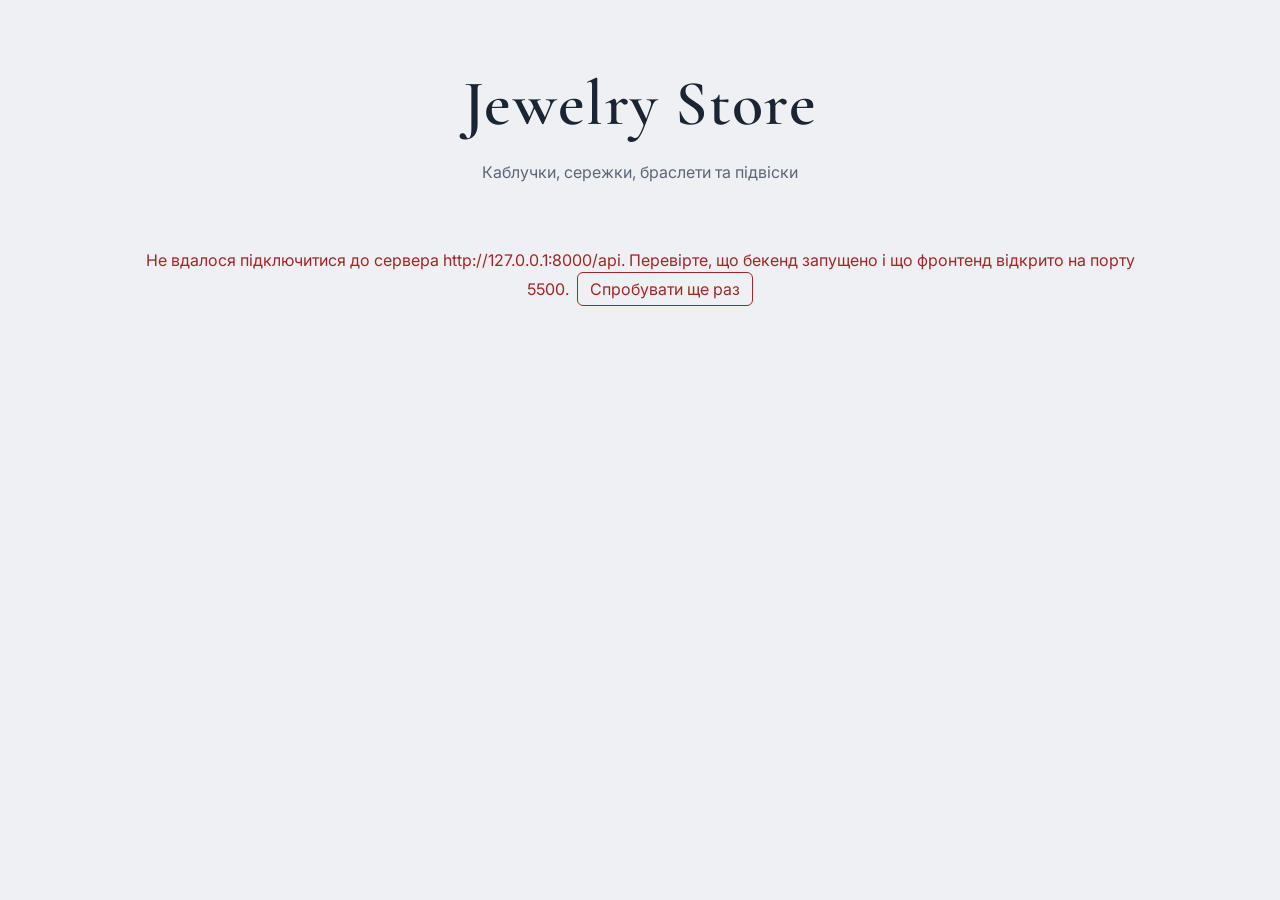
==== index.html @ c71cdd2a "Add frontend" ====
<!DOCTYPE html>
<html lang="uk">
<head>
  <meta charset="UTF-8">
  <meta name="viewport" content="width=device-width, initial-scale=1">
  <title>Jewelry Store — каталог прикрас</title>
  <link rel="preconnect" href="https://fonts.googleapis.com">
  <link rel="preconnect" href="https://fonts.gstatic.com" crossorigin>
  <link href="https://fonts.googleapis.com/css2?family=Cormorant+Garamond:wght@500;600&family=Inter:wght@400;500&display=swap" rel="stylesheet">
  <link rel="stylesheet" href="style.css">
</head>
<body>
  <header class="header">
    <h1 class="brand">Jewelry Store</h1>
    <p class="tagline">Каблучки, сережки, браслети та підвіски</p>
  </header>

  <main class="page">
    <nav id="filters" class="filters" aria-label="Категорії"></nav>
    <p id="status" class="status" role="status"></p>
    <section id="products" class="grid" aria-live="polite"></section>
  </main>

  <script src="app.js"></script>
</body>
</html>
---- style.css ----
:root {
  --bg: #eef0f4;
  --surface: #ffffff;
  --ink: #1b2433;
  --muted: #5d6677;
  --line: #d5d9e2;
  --accent: #5b3f8c;
  --gold: #b8913a;
  --silver: #8d97a6;
}

* { box-sizing: border-box; }

body {
  margin: 0;
  background: var(--bg);
  color: var(--ink);
  font-family: "Inter", system-ui, sans-serif;
  line-height: 1.5;
}

.header {
  padding: 56px 24px 32px;
  text-align: center;
}

.brand {
  margin: 0;
  font-family: "Cormorant Garamond", Georgia, serif;
  font-size: clamp(2.4rem, 6vw, 4rem);
  font-weight: 600;
  letter-spacing: 0.02em;
}

.tagline {
  margin: 8px 0 0;
  color: var(--muted);
}

.page {
  max-width: 1080px;
  margin: 0 auto;
  padding: 0 24px 64px;
}

.filters {
  display: flex;
  flex-wrap: wrap;
  gap: 8px;
  justify-content: center;
  margin-bottom: 32px;
}

.chip {
  padding: 8px 18px;
  border: 1px solid var(--line);
  border-radius: 999px;
  background: var(--surface);
  color: var(--ink);
  font: inherit;
  cursor: pointer;
}

.chip:hover { border-color: var(--accent); }

.chip[aria-pressed="true"] {
  background: var(--accent);
  border-color: var(--accent);
  color: #fff;
}

.chip:focus-visible,
.retry:focus-visible {
  outline: 3px solid var(--accent);
  outline-offset: 2px;
}

.status {
  margin: 0 0 24px;
  text-align: center;
  color: var(--muted);
}

.status.error { color: #a32626; }

.retry {
  margin-left: 8px;
  padding: 4px 12px;
  border: 1px solid currentColor;
  border-radius: 6px;
  background: none;
  color: inherit;
  font: inherit;
  cursor: pointer;
}

.grid {
  display: grid;
  grid-template-columns: repeat(auto-fill, minmax(240px, 1fr));
  gap: 20px;
}

.card {
  display: flex;
  flex-direction: column;
  padding: 24px;
  background: var(--surface);
  border: 1px solid var(--line);
  border-radius: 6px;
}

.card-category {
  margin: 0 0 6px;
  color: var(--muted);
  font-size: 0.85rem;
}

.card-name {
  margin: 0 0 8px;
  font-family: "Cormorant Garamond", Georgia, serif;
  font-size: 1.5rem;
  font-weight: 600;
  line-height: 1.2;
}

.card-description {
  flex: 1;
  margin: 0 0 20px;
  color: var(--muted);
  font-size: 0.95rem;
}

.card-bottom {
  display: flex;
  align-items: baseline;
  justify-content: space-between;
  gap: 12px;
}

.price {
  font-size: 1.15rem;
  font-weight: 500;
}

.meta {
  display: flex;
  align-items: center;
  gap: 6px;
  color: var(--muted);
  font-size: 0.85rem;
}

.dot {
  width: 10px;
  height: 10px;
  border-radius: 50%;
  background: var(--line);
}

.dot[data-metal="gold"] { background: var(--gold); }
.dot[data-metal="silver"] { background: var(--silver); }

.stock-out { color: #a32626; }

@media (prefers-reduced-motion: no-preference) {
  .chip { transition: background 0.15s, border-color 0.15s; }
}
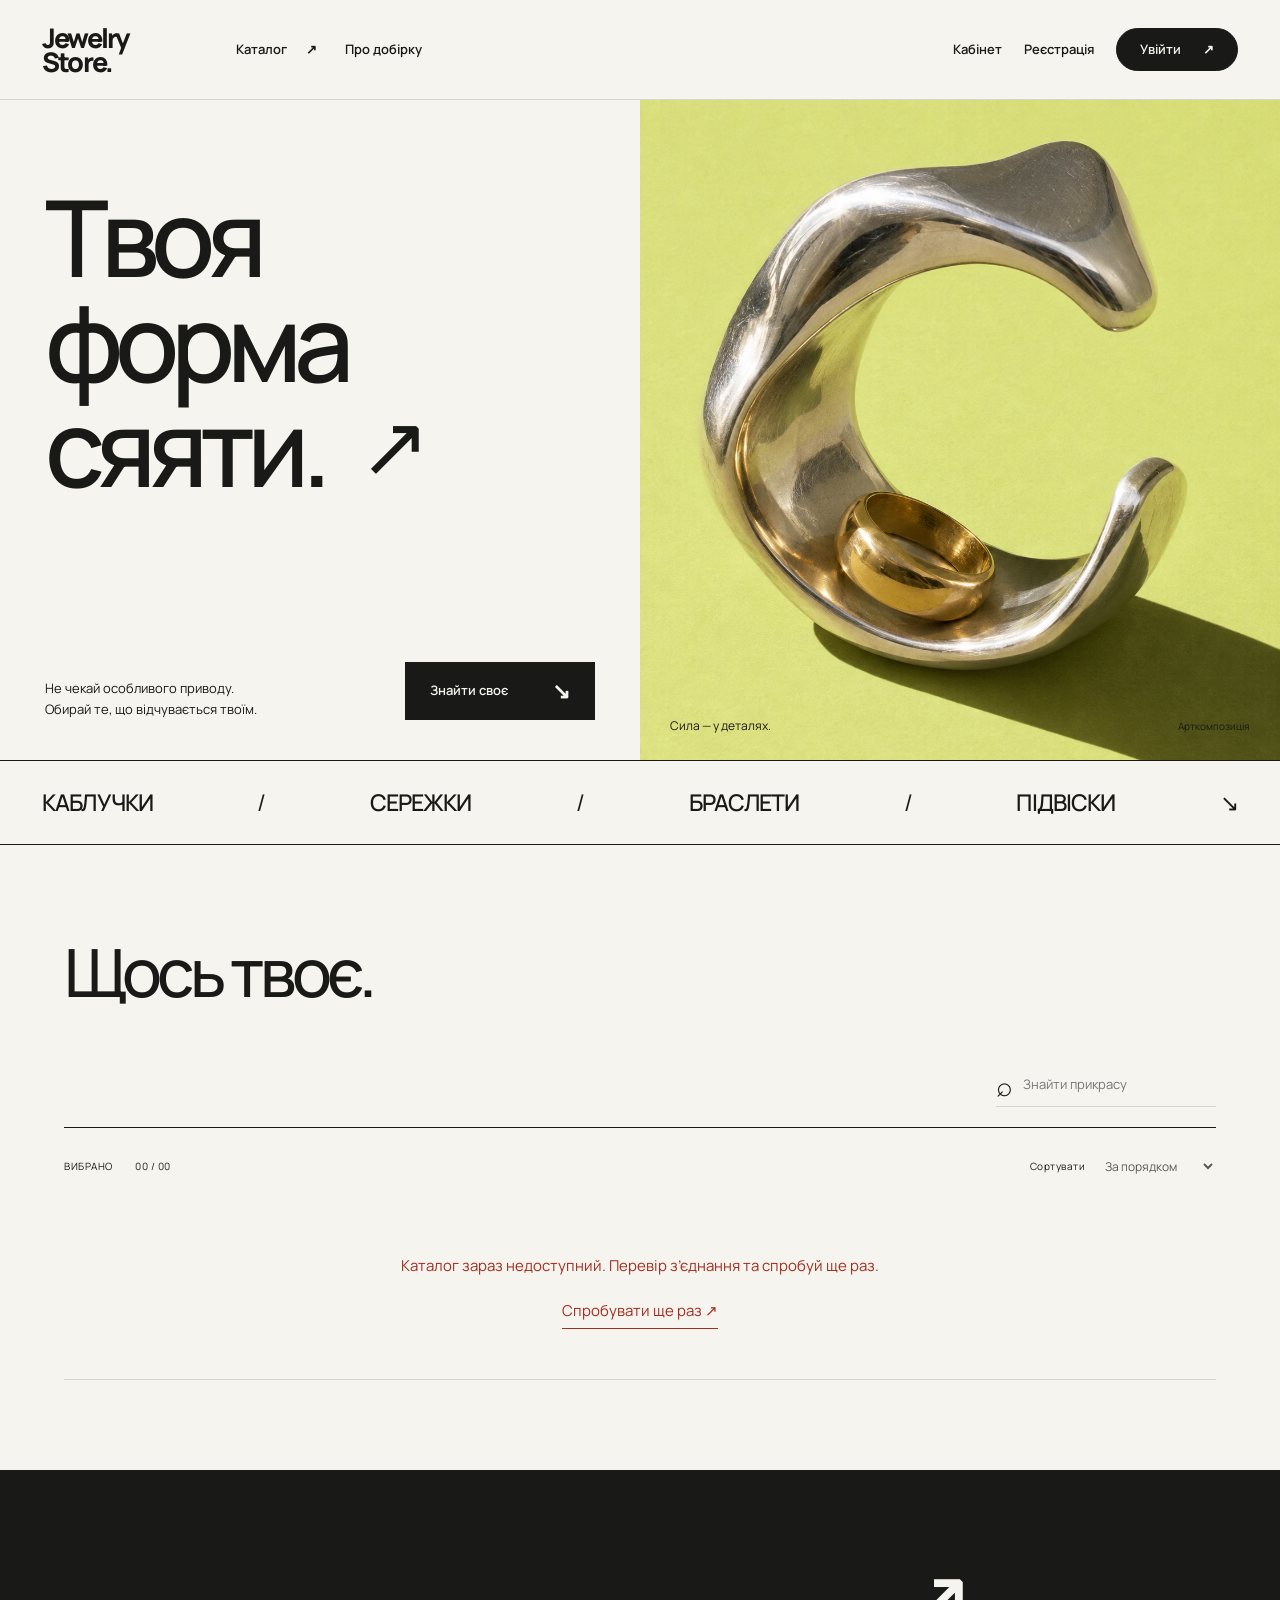
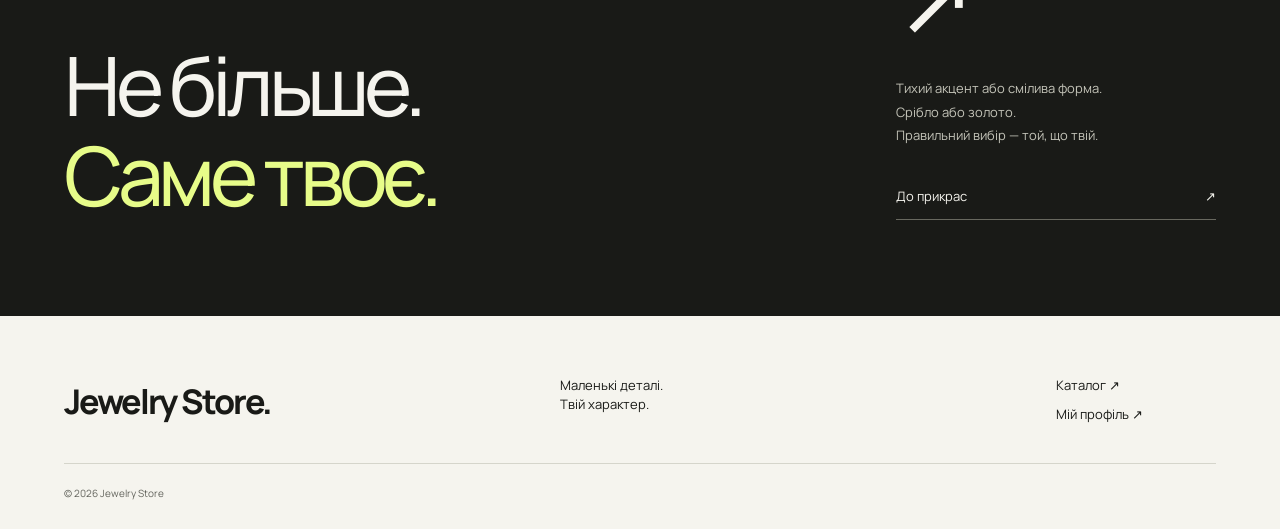
==== commit d3295651: "Add authentication pages and update storefront design" ====
--- a/index.html
+++ b/index.html
@@ -3,24 +3,74 @@
 <head>
   <meta charset="UTF-8">
   <meta name="viewport" content="width=device-width, initial-scale=1">
-  <title>Jewelry Store — каталог прикрас</title>
-  <link rel="preconnect" href="https://fonts.googleapis.com">
-  <link rel="preconnect" href="https://fonts.gstatic.com" crossorigin>
-  <link href="https://fonts.googleapis.com/css2?family=Cormorant+Garamond:wght@500;600&family=Inter:wght@400;500&display=swap" rel="stylesheet">
+  <meta name="theme-color" content="#f5f4ee">
+  <meta name="description" content="Jewelry Store. Каталог прикрас: каблучки, сережки, браслети та підвіски.">
+  <title>Твоя форма сяяти — Jewelry Store</title>
+  <link rel="icon" href="assets/favicon.svg" type="image/svg+xml">
+  <link rel="preload" href="assets/manrope.ttf" as="font" type="font/ttf" crossorigin>
   <link rel="stylesheet" href="style.css">
 </head>
 <body>
-  <header class="header">
-    <h1 class="brand">Jewelry Store</h1>
-    <p class="tagline">Каблучки, сережки, браслети та підвіски</p>
+  <a class="skip-link" href="#main">До вмісту</a>
+  <header class="site-header">
+    <a class="wordmark" href="index.html" aria-label="Jewelry Store — головна">Jewelry<span>Store.</span></a>
+    <nav class="main-nav" aria-label="Головна навігація">
+      <a href="index.html#catalog">Каталог <span aria-hidden="true">↗</span></a>
+      <a href="index.html#approach" class="about-link">Про добірку</a>
+    </nav>
+    <nav class="account-nav" aria-label="Акаунт">
+      <span id="user-name"></span>
+      <a href="profile.html" class="profile-link">Кабінет</a>
+      <a id="register-link" href="register.html" hidden>Реєстрація</a>
+      <a id="login-link" class="nav-action" href="login.html" hidden>Увійти <span aria-hidden="true">↗</span></a>
+      <button id="logout-button" type="button" class="nav-action" hidden>Вийти <span aria-hidden="true">↗</span></button>
+    </nav>
   </header>
-
-  <main class="page">
-    <nav id="filters" class="filters" aria-label="Категорії"></nav>
-    <p id="status" class="status" role="status"></p>
-    <section id="products" class="grid" aria-live="polite"></section>
+  <p id="nav-status" role="status"></p>
+  <main id="main">
+    <section class="hero" aria-labelledby="hero-title">
+      <div class="hero-copy">
+        
+        <h1 id="hero-title">Твоя<br>форма<br><span class="last-line">сяяти.<span class="hero-arrow" aria-hidden="true">↗</span></span></h1>
+        <div class="hero-bottom"><p>Не чекай особливого приводу.<br>Обирай те, що відчувається твоїм.</p><a class="button button-dark" href="#catalog">Знайти своє <span aria-hidden="true">↘</span></a></div>
+      </div>
+      <figure class="hero-image">
+        <img src="assets/hero-jewelry.png" alt="Арткомпозиція зі скульптурним сріблястим браслетом і золотистою каблучкою" width="1122" height="1402" fetchpriority="high">
+        
+        <figcaption><span>Сила — у деталях.</span><span>Арткомпозиція</span></figcaption>
+      </figure>
+    </section>
+    <div class="material-strip" aria-label="Каблучки, сережки, браслети та підвіски"><span>КАБЛУЧКИ</span><i aria-hidden="true">/</i><span>СЕРЕЖКИ</span><i aria-hidden="true">/</i><span>БРАСЛЕТИ</span><i aria-hidden="true">/</i><span>ПІДВІСКИ</span><i aria-hidden="true">↘</i></div>
+    <section class="catalog section-space" id="catalog" aria-labelledby="catalog-title">
+      <div class="section-heading"><div><h2 id="catalog-title">Щось твоє.</h2></div></div>
+      <div class="catalog-tools">
+        <nav id="filters" class="filters" aria-label="Категорії прикрас"></nav>
+        <label class="search-field"><span class="sr-only">Знайти прикрасу</span><span aria-hidden="true">⌕</span><input id="search-input" type="search" placeholder="Знайти прикрасу" maxlength="150"></label>
+      </div>
+      <div class="catalog-meta"><p>ВИБРАНО <span id="catalog-count">00 / 00</span></p><label>Сортувати <select id="sort-select"><option value="default">За порядком</option><option value="price-asc">Від дешевших</option><option value="price-desc">Від дорожчих</option><option value="name">За назвою</option></select></label></div>
+      <p id="status" class="status" role="status" aria-live="polite">Завантажуємо прикраси…</p>
+      <div id="products" class="product-list"></div>
+    </section>
+    <section class="manifesto section-space" id="approach" aria-labelledby="approach-title">
+      
+      <div class="manifesto-content"><h2 id="approach-title">Не більше.<br><span>Саме твоє.</span></h2><div class="manifesto-note"><span class="large-arrow" aria-hidden="true">↗</span><p>Тихий акцент або смілива форма.<br>Срібло або золото.<br>Правильний вибір — той, що твій.</p><a href="#catalog" class="text-link">До прикрас <span aria-hidden="true">↗</span></a></div></div>
+    </section>
   </main>
-
+  <footer class="site-footer">
+    <a class="footer-logo" href="index.html">Jewelry Store.</a>
+    <div><span>Маленькі деталі.</span><span>Твій характер.</span></div>
+    <nav aria-label="Посилання у підвалі"><a href="index.html#catalog">Каталог ↗</a><a href="profile.html">Мій профіль ↗</a></nav>
+    <p>© 2026 Jewelry Store</p>
+  </footer>
+  <dialog id="product-dialog" aria-labelledby="product-dialog-title">
+    <form method="dialog"><button class="dialog-close" aria-label="Закрити деталі">×</button></form>
+    <p class="card-category" id="product-dialog-category"></p>
+    <h2 id="product-dialog-title"></h2>
+    <p id="product-dialog-description"></p>
+    <dl class="product-specs"><div><dt>Матеріал</dt><dd id="product-dialog-metal"></dd></div><div><dt>Наявність</dt><dd id="product-dialog-stock"></dd></div></dl>
+    <p id="product-dialog-price" class="dialog-price"></p>
+  </dialog>
+  <script src="auth.js"></script>
   <script src="app.js"></script>
 </body>
 </html>
--- a/style.css
+++ b/style.css
@@ -1,167 +1,229 @@
+@font-face {
+  font-family: Manrope;
+  src: url("assets/manrope.ttf") format("truetype");
+  font-weight: 200 800;
+  font-display: swap;
+}
 :root {
-  --bg: #eef0f4;
-  --surface: #ffffff;
-  --ink: #1b2433;
-  --muted: #5d6677;
-  --line: #d5d9e2;
-  --accent: #5b3f8c;
-  --gold: #b8913a;
-  --silver: #8d97a6;
-}
-
+  --paper: #f5f4ee;
+  --ink: #191a17;
+  --muted: #62635c;
+  --line: #d5d5cb;
+  --accent: #e7fc89;
+  --error: #a52d20;
+}
 * { box-sizing: border-box; }
-
-body {
-  margin: 0;
-  background: var(--bg);
-  color: var(--ink);
-  font-family: "Inter", system-ui, sans-serif;
-  line-height: 1.5;
-}
-
-.header {
-  padding: 56px 24px 32px;
-  text-align: center;
-}
-
-.brand {
-  margin: 0;
-  font-family: "Cormorant Garamond", Georgia, serif;
-  font-size: clamp(2.4rem, 6vw, 4rem);
-  font-weight: 600;
-  letter-spacing: 0.02em;
-}
-
-.tagline {
-  margin: 8px 0 0;
-  color: var(--muted);
-}
-
-.page {
-  max-width: 1080px;
-  margin: 0 auto;
-  padding: 0 24px 64px;
-}
-
-.filters {
-  display: flex;
-  flex-wrap: wrap;
-  gap: 8px;
-  justify-content: center;
-  margin-bottom: 32px;
-}
-
-.chip {
-  padding: 8px 18px;
-  border: 1px solid var(--line);
-  border-radius: 999px;
-  background: var(--surface);
-  color: var(--ink);
-  font: inherit;
-  cursor: pointer;
-}
-
-.chip:hover { border-color: var(--accent); }
-
-.chip[aria-pressed="true"] {
-  background: var(--accent);
-  border-color: var(--accent);
-  color: #fff;
-}
-
-.chip:focus-visible,
-.retry:focus-visible {
-  outline: 3px solid var(--accent);
-  outline-offset: 2px;
-}
-
-.status {
-  margin: 0 0 24px;
-  text-align: center;
-  color: var(--muted);
-}
-
-.status.error { color: #a32626; }
-
-.retry {
-  margin-left: 8px;
-  padding: 4px 12px;
-  border: 1px solid currentColor;
-  border-radius: 6px;
-  background: none;
-  color: inherit;
-  font: inherit;
-  cursor: pointer;
-}
-
-.grid {
-  display: grid;
-  grid-template-columns: repeat(auto-fill, minmax(240px, 1fr));
-  gap: 20px;
-}
-
-.card {
-  display: flex;
-  flex-direction: column;
-  padding: 24px;
-  background: var(--surface);
-  border: 1px solid var(--line);
-  border-radius: 6px;
-}
-
-.card-category {
-  margin: 0 0 6px;
-  color: var(--muted);
-  font-size: 0.85rem;
-}
-
-.card-name {
-  margin: 0 0 8px;
-  font-family: "Cormorant Garamond", Georgia, serif;
-  font-size: 1.5rem;
-  font-weight: 600;
-  line-height: 1.2;
-}
-
-.card-description {
-  flex: 1;
-  margin: 0 0 20px;
-  color: var(--muted);
-  font-size: 0.95rem;
-}
-
-.card-bottom {
-  display: flex;
-  align-items: baseline;
-  justify-content: space-between;
-  gap: 12px;
-}
-
-.price {
-  font-size: 1.15rem;
-  font-weight: 500;
-}
-
-.meta {
-  display: flex;
-  align-items: center;
-  gap: 6px;
-  color: var(--muted);
-  font-size: 0.85rem;
-}
-
-.dot {
-  width: 10px;
-  height: 10px;
-  border-radius: 50%;
-  background: var(--line);
-}
-
-.dot[data-metal="gold"] { background: var(--gold); }
-.dot[data-metal="silver"] { background: var(--silver); }
-
-.stock-out { color: #a32626; }
-
+html { scroll-behavior: smooth; scroll-padding-top: 116px; }
+body { margin: 0; background: var(--paper); color: var(--ink); font-family: Manrope, Arial, sans-serif; font-size: 15px; line-height: 1.5; }
+a { color: inherit; text-decoration: none; }
+button, input, select { font: inherit; }
+button, select { cursor: pointer; }
+button { color: inherit; }
+button:disabled { opacity: .55; cursor: wait; }
+button, a, input, select { -webkit-tap-highlight-color: transparent; }
+a:focus-visible, button:focus-visible, input:focus-visible, select:focus-visible { outline: 2px solid var(--ink); outline-offset: 5px; }
+img { max-width: 100%; display: block; }
+[hidden] { display: none !important; }
+h1, h2, h3, p, figure { margin: 0; }
+.sr-only, .skip-link:not(:focus) { position: absolute; width: 1px; height: 1px; padding: 0; margin: -1px; overflow: hidden; clip-path: inset(50%); white-space: nowrap; }
+.skip-link:focus { display: block; padding: 15px; background: var(--accent); }
+.site-header { position: sticky; top: 0; z-index: 50; background: var(--paper); min-height: 100px; padding: 20px 3.3%; display: flex; align-items: center; gap: 44px; border-bottom: 1px solid var(--line); }
+.wordmark { font-size: 27px; line-height: .87; font-weight: 800; letter-spacing: -1.9px; min-width: 150px; }
+.wordmark span { display: block; }
+.main-nav, .account-nav { display: flex; align-items: center; gap: 28px; font-size: 13px; font-weight: 600; }
+.main-nav a, .account-nav a { white-space: nowrap; }
+.main-nav a:hover, .account-nav a:not(.nav-action):hover { text-decoration: underline; text-underline-offset: 5px; }
+.main-nav a span { margin-left: 16px; }
+.account-nav { margin-left: auto; gap: 22px; }
+#user-name { max-width: 180px; overflow: hidden; text-overflow: ellipsis; white-space: nowrap; }
+#user-name:empty { display: none; }
+.nav-action { border: 1px solid var(--ink); background: var(--ink); color: var(--paper); padding: 11px 23px; border-radius: 100px; display: inline-flex; gap: 22px; align-items: center; }
+.nav-action:hover { background: var(--accent); color: var(--ink); }
+#nav-status:not(:empty) { padding: 16px 3.3%; color: var(--error); border-bottom: 1px solid var(--line); }
+.hero { display: grid; grid-template-columns: 1fr 1fr; min-height: 660px; }
+.hero-copy { min-width: 0; padding: 38px 7% 40px; display: flex; flex-direction: column; justify-content: space-between; }
+.eyebrow { font-size: 11px; letter-spacing: .08em; font-weight: 650; display: flex; align-items: center; gap: 11px; }
+.square { width: 7px; height: 7px; background: currentColor; display: inline-block; }
+.hero h1 { font-size: clamp(70px, 8.3vw, 132px); font-weight: 550; line-height: .99; letter-spacing: -.075em; padding: 46px 0 54px; }
+.last-line { display: flex; align-items: center; gap: 35px; }
+.hero-arrow { font-family: Arial, sans-serif; font-weight: 400; font-size: .8em; letter-spacing: 0; }
+.hero-bottom { display: flex; justify-content: space-between; align-items: flex-end; gap: 22px; }
+.hero-bottom p { max-width: 260px; font-size: 13px; line-height: 1.6; }
+.button { min-height: 54px; padding: 17px 24px; display: inline-flex; align-items: center; justify-content: space-between; gap: 44px; font-weight: 600; font-size: 13px; border: 1px solid var(--ink); }
+.button span { font-size: 22px; line-height: 1; }
+.button-dark { background: var(--ink); color: var(--paper); }
+.button-dark:hover { background: var(--accent); color: var(--ink); }
+.hero-image { position: relative; overflow: hidden; background: #dce78b; min-width: 0; }
+.hero-image img { width: 100%; height: 100%; position: absolute; object-fit: cover; }
+.image-top, .hero-image figcaption { position: absolute; z-index: 1; left: 30px; right: 30px; display: flex; align-items: center; justify-content: space-between; }
+.image-top { top: 30px; font-size: 10px; font-weight: 700; letter-spacing: .07em; }
+.hero-image figcaption { bottom: 25px; font-size: 12px; }
+.hero-image figcaption span:last-child { font-size: 10px; }
+.material-strip { padding: 24px 3.3%; display: flex; justify-content: space-between; align-items: center; gap: 18px; border-top: 1px solid var(--ink); border-bottom: 1px solid var(--ink); font-size: clamp(14px, 1.8vw, 25px); font-weight: 550; letter-spacing: -.04em; }
+.material-strip i { font-style: normal; font-weight: 400; }
+.section-space { padding: 90px 5%; }
+.section-heading { display: flex; justify-content: space-between; align-items: flex-end; gap: 30px; margin-bottom: 56px; }
+.section-heading h2 { font-size: clamp(44px, 5.2vw, 80px); font-weight: 500; line-height: 1.1; letter-spacing: -.065em; margin-top: 0; }
+.section-note { font-size: 13px; line-height: 1.7; padding-bottom: 8px; }
+.catalog-tools { display: flex; align-items: center; justify-content: space-between; gap: 30px; border-bottom: 1px solid var(--ink); padding-bottom: 20px; }
+.filters { display: flex; flex-wrap: wrap; gap: 9px; }
+.chip { border: 1px solid var(--line); border-radius: 100px; padding: 10px 19px; background: transparent; font-size: 13px; }
+.chip:hover { border-color: var(--ink); }
+.chip[aria-pressed="true"] { background: var(--ink); color: var(--paper); border-color: var(--ink); }
+.search-field { display: flex; gap: 10px; align-items: center; border-bottom: 1px solid var(--line); min-width: 220px; }
+.search-field > span:not(.sr-only) { font-size: 28px; }
+.search-field input { padding: 10px 0; background: transparent; border: 0; color: var(--ink); width: 100%; font-size: 13px; }
+.catalog-meta { display: flex; justify-content: space-between; align-items: center; padding: 22px 0; font-size: 10px; letter-spacing: .05em; }
+#catalog-count { margin-left: 20px; font-variant-numeric: tabular-nums; }
+.catalog-meta label { display: flex; align-items: center; gap: 12px; }
+.catalog-meta select { border: 0; color: var(--ink); background: transparent; font-size: 12px; letter-spacing: 0; padding: 7px 18px 7px 4px; max-width: 170px; }
+.status { text-align: center; color: var(--muted); padding: 50px 20px; border-bottom: 1px solid var(--line); }
+.status:empty { display: none; }
+.status.error { color: var(--error); }
+.retry { display: block; margin: 18px auto 0; background: transparent; border: 0; border-bottom: 1px solid currentColor; padding: 5px 0; }
+.product-row { display: grid; grid-template-columns: 55px minmax(0, 1fr) 160px 160px; align-items: center; gap: 25px; padding: 35px 0; border-bottom: 1px solid var(--line); }
+.product-number { font-size: 11px; color: var(--muted); align-self: start; padding-top: 6px; font-variant-numeric: tabular-nums; }
+.card-category { font-size: 10px; text-transform: uppercase; letter-spacing: .06em; color: var(--muted); margin-bottom: 9px; }
+.card-name { font-size: 28px; font-weight: 500; letter-spacing: -.04em; line-height: 1.2; overflow-wrap: anywhere; }
+.card-description { margin-top: 9px; color: var(--muted); font-size: 12px; max-width: 480px; display: -webkit-box; -webkit-line-clamp: 2; -webkit-box-orient: vertical; overflow: hidden; }
+.product-material { font-size: 13px; overflow-wrap: anywhere; }
+.product-material small { display: block; margin-top: 5px; color: var(--muted); font-size: 10px; }
+.product-open { background: transparent; border: 0; display: flex; justify-content: space-between; align-items: center; padding: 15px 0 15px 10px; gap: 20px; font-size: 16px; white-space: nowrap; }
+.product-open span:last-child { font-size: 24px; }
+.product-open:hover { background: var(--accent); padding-right: 10px; }
+.manifesto { background: var(--ink); color: var(--paper); padding-bottom: 96px; }
+.manifesto > .eyebrow { color: #bebeb3; }
+.manifesto-content { margin-top: 0; display: grid; grid-template-columns: 1fr 320px; gap: 60px; align-items: end; }
+.manifesto h2 { font-size: clamp(48px, 6.4vw, 100px); font-weight: 450; line-height: 1.1; letter-spacing: -.065em; }
+.manifesto h2 span { color: var(--accent); }
+.large-arrow { display: block; font-family: Arial, sans-serif; font-size: 95px; line-height: .9; font-weight: 300; margin-bottom: 32px; }
+.manifesto-note p { color: #c4c4b9; font-size: 13px; line-height: 1.8; margin-bottom: 28px; }
+.text-link { display: flex; justify-content: space-between; border-bottom: 1px solid #68685f; padding: 12px 0; font-size: 13px; }
+.text-link:hover { color: var(--accent); }
+.site-footer { padding: 60px 5% 28px; display: grid; grid-template-columns: 1fr 1fr 160px; gap: 36px; align-items: start; }
+.footer-logo { font-size: 34px; letter-spacing: -.06em; font-weight: 750; }
+.site-footer > div { font-size: 13px; }
+.site-footer > div span { display: block; }
+.site-footer nav { display: flex; flex-direction: column; gap: 10px; font-size: 13px; }
+.site-footer a:hover { text-decoration: underline; text-underline-offset: 5px; }
+.site-footer > p { grid-column: 1/-1; border-top: 1px solid var(--line); padding-top: 22px; color: var(--muted); font-size: 10px; }
+.account-main { display: grid; grid-template-columns: 1fr 1fr; min-height: 660px; }
+.account-editorial { background: var(--accent); padding: 45px 9% 45px; display: flex; flex-direction: column; justify-content: space-between; gap: 70px; }
+.account-editorial h1 { font-size: clamp(58px, 6.7vw, 108px); letter-spacing: -.07em; line-height: 1.04; font-weight: 500; }
+.editorial-bottom { display: flex; align-items: flex-end; justify-content: space-between; gap: 20px; }
+.editorial-bottom p { font-size: 13px; }
+.editorial-bottom > span { font-family: Arial, sans-serif; font-size: 90px; line-height: .8; }
+.auth-panel { width: 100%; max-width: 630px; padding: 65px 11%; margin: auto; }
+.auth-panel h2 { font-size: 39px; font-weight: 500; letter-spacing: -.05em; margin: 18px 0 8px; }
+.form-intro { color: var(--muted); font-size: 13px; margin-bottom: 30px; }
+.auth-panel label { display: block; font-size: 12px; font-weight: 600; margin-bottom: 20px; }
+.auth-panel input { display: block; width: 100%; min-width: 0; padding: 14px 0; border: 0; border-bottom: 1px solid #a4a59b; color: var(--ink); background: transparent; border-radius: 0; font-size: 14px; margin-top: 4px; }
+.auth-panel input::placeholder { color: #797b70; font-size: 12px; }
+.auth-panel input:focus { border-color: var(--ink); }
+.auth-panel .button { width: 100%; margin-top: 15px; }
+.form-row { display: grid; grid-template-columns: 1fr 1fr; gap: 25px; }
+.optional { display: block; font-size: 9px; color: var(--muted); font-weight: 400; margin-top: 3px; }
+.field-hint { font-size: 10px; color: var(--muted); line-height: 1.6; margin: -6px 0 16px; }
+.form-switch { font-size: 11px; margin-top: 27px; color: var(--muted); }
+.form-switch a { color: var(--ink); border-bottom: 1px solid; margin-left: 6px; }
+#form-errors { color: var(--error); font-size: 12px; line-height: 1.6; }
+#form-errors:not(:empty) { border-left: 2px solid; padding-left: 12px; margin: 18px 0; }
+#form-errors p { margin-top: 8px; }
+.profile-data { margin: 30px 0; }
+.profile-data > div { display: grid; grid-template-columns: 100px minmax(0, 1fr); gap: 20px; padding: 15px 0; border-bottom: 1px solid var(--line); }
+.profile-data dt { color: var(--muted); font-size: 12px; }
+.profile-data dd { font-size: 14px; margin: 0; overflow-wrap: anywhere; }
+dialog { width: min(590px, calc(100% - 32px)); border: 0; padding: 55px 40px 40px; background: var(--paper); color: var(--ink); max-height: 85vh; }
+dialog::backdrop { background: rgb(15 17 12 / .6); }
+.dialog-close { position: absolute; right: 18px; top: 12px; border: 0; font-size: 32px; background: transparent; width: 40px; height: 40px; }
+dialog h2 { font-size: 38px; line-height: 1.15; letter-spacing: -.05em; font-weight: 500; margin: 22px 0; overflow-wrap: anywhere; }
+#product-dialog-description { color: var(--muted); font-size: 14px; white-space: pre-line; overflow-wrap: anywhere; }
+.product-specs { margin: 35px 0; }
+.product-specs > div { display: flex; justify-content: space-between; gap: 20px; padding: 12px 0; border-bottom: 1px solid var(--line); font-size: 12px; }
+.product-specs dd { margin: 0; text-align: right; overflow-wrap: anywhere; }
+.dialog-price { font-size: 30px; font-weight: 600; }
 @media (prefers-reduced-motion: no-preference) {
-  .chip { transition: background 0.15s, border-color 0.15s; }
-}
+  .button, .nav-action, .chip, .product-open { transition: background .18s, color .18s, padding .18s; }
+  .hero-copy { animation: appear .7s both; }
+  @keyframes appear { from { opacity: 0; transform: translateY(14px); } to { opacity: 1; transform: translateY(0); } }
+}
+@media (prefers-reduced-motion: reduce) { html { scroll-behavior: auto; } }
+@media (min-width: 1800px) { .hero { min-height: 820px; } }
+@media (max-width: 1100px) {
+  .site-header { gap: 22px; padding: 20px 4%; }
+  .main-nav, .account-nav { gap: 17px; font-size: 12px; }
+  .wordmark { min-width: 100px; }
+  .about-link { display: none; }
+  .hero { min-height: 590px; }
+  .hero h1 { font-size: 9vw; }
+  .hero-bottom { align-items: start; flex-direction: column; }
+  .hero-bottom .button { width: 100%; max-width: 260px; }
+  .product-row { grid-template-columns: 30px minmax(0, 1fr) 110px 130px; gap: 20px; }
+  .card-name { font-size: 24px; }
+  .manifesto-content { grid-template-columns: 1fr 250px; gap: 30px; }
+  .auth-panel { padding: 45px 9%; }
+}
+@media (max-width: 760px) {
+  html { scroll-padding-top: 168px; }
+  .site-header { min-height: 98px; flex-wrap: wrap; gap: 20px; padding: 20px; }
+  .wordmark { font-size: 25px; min-width: 90px; }
+  .main-nav { margin-left: auto; }
+  .account-nav { width: 100%; margin-left: 0; justify-content: flex-end; flex-wrap: wrap; gap: 18px; font-size: 12px; }
+  .profile-link { margin-right: auto; }
+  #user-name { margin-right: auto; max-width: 150px; }
+  #user-name:not(:empty) + .profile-link { margin-right: 0; }
+  .nav-action { padding: 8px 17px; gap: 16px; }
+  .hero { grid-template-columns: 1fr; }
+  .hero-copy { padding: 29px 22px 32px; }
+  .hero h1 { font-size: clamp(72px, 16vw, 118px); padding: 34px 0; }
+  .last-line { gap: 15px; }
+  .hero-arrow { margin-left: auto; margin-right: 0; font-size: .7em; }
+  .hero-bottom { flex-direction: row; gap: 24px; align-items: flex-end; }
+  .hero-bottom p { font-size: 11px; }
+  .hero-bottom .button { width: auto; flex-shrink: 0; padding: 14px 17px; gap: 25px; min-height: 48px; font-size: 11px; }
+  .hero-image { aspect-ratio: 1 / 1; }
+  .image-top, .hero-image figcaption { left: 22px; right: 22px; }
+  .material-strip { padding: 20px; flex-wrap: wrap; justify-content: center; font-size: 12px; gap: 14px; }
+  .material-strip i:last-child { display: none; }
+  .section-space { padding: 58px 22px; }
+  .section-heading { display: block; margin-bottom: 35px; }
+  .section-heading h2 { font-size: 54px; margin-top: 20px; }
+  .section-note { margin-top: 20px; font-size: 12px; }
+  .catalog-tools { flex-direction: column; align-items: stretch; gap: 24px; }
+  .chip { padding: 9px 15px; font-size: 12px; }
+  .search-field { width: 100%; }
+  .catalog-meta { font-size: 9px; gap: 12px; }
+  #catalog-count { margin-left: 8px; }
+  .catalog-meta label { gap: 4px; }
+  .catalog-meta select { font-size: 10px; max-width: 130px; }
+  .product-row { grid-template-columns: 22px minmax(0, 1fr) auto; gap: 15px; padding: 26px 0; }
+  .product-main { grid-column: 2/-1; }
+  .card-name { font-size: 24px; }
+  .card-description { font-size: 12px; }
+  .product-material { grid-column: 2; font-size: 12px; }
+  .product-open { font-size: 15px; gap: 25px; padding: 10px; }
+  .manifesto-content { grid-template-columns: 1fr; gap: 40px; margin-top: 0; }
+  .manifesto h2 { font-size: clamp(46px, 10vw, 72px); }
+  .manifesto-note { display: grid; grid-template-columns: 75px 1fr; column-gap: 30px; }
+  .large-arrow { grid-row: 1/3; font-size: 75px; }
+  .manifesto-note p { font-size: 12px; margin-bottom: 15px; }
+  .text-link { grid-column: 2; }
+  .site-footer { padding: 40px 22px 22px; grid-template-columns: 1fr 1fr; gap: 25px; }
+  .footer-logo { font-size: 30px; grid-column: 1/-1; }
+  .site-footer nav { font-size: 12px; }
+  .site-footer > div { font-size: 12px; }
+  .account-main { grid-template-columns: 1fr; }
+  .account-editorial { padding: 28px 22px 35px; gap: 30px; }
+  .account-editorial h1 { font-size: clamp(55px, 12vw, 88px); }
+  .editorial-bottom { display: none; }
+  .auth-panel { padding: 42px 22px 55px; max-width: 550px; }
+  .auth-panel h2 { font-size: 36px; }
+  .form-row { gap: 20px; }
+  dialog { padding: 50px 24px 30px; }
+}
+@media (max-width: 380px) {
+  .hero-bottom { flex-direction: column; align-items: stretch; }
+  .hero-bottom .button { max-width: none; }
+  .account-nav { gap: 13px; font-size: 11px; }
+  .form-row { grid-template-columns: 1fr; gap: 0; }
+}
